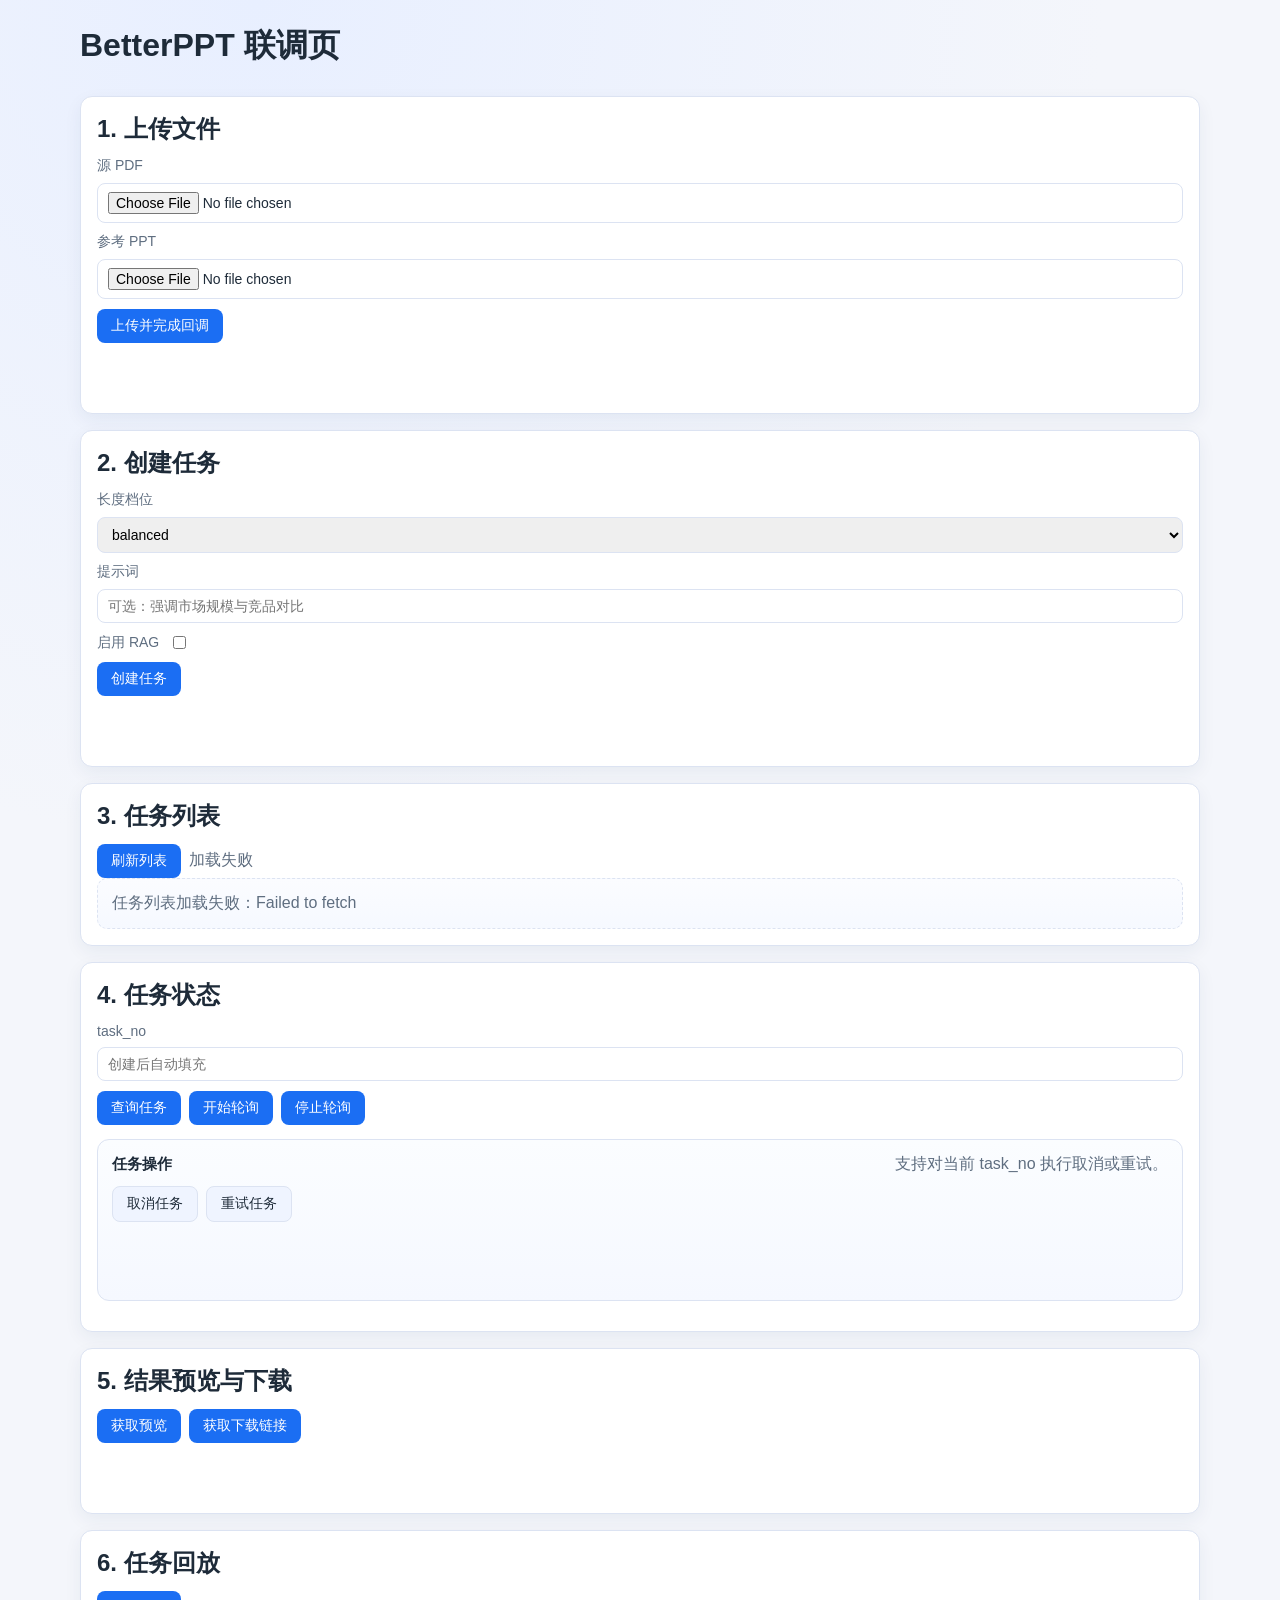
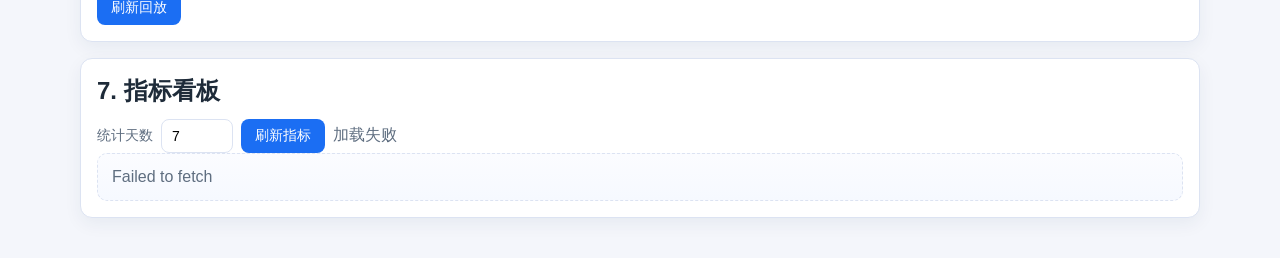
==== source/frontend/index.html @ 9f0ee5a9 "chore: initial release prep for v0.1.0" ====
﻿<!doctype html>
<html lang="zh-CN">
<head>
  <meta charset="UTF-8" />
  <meta name="viewport" content="width=device-width, initial-scale=1.0" />
  <title>BetterPPT M4 Visual Demo</title>
  <link rel="stylesheet" href="./styles.css" />
</head>
<body>
  <main class="container">
    <h1>BetterPPT 联调页</h1>

    <section class="card">
      <h2>1. 上传文件</h2>
      <div class="row">
        <label>源 PDF</label>
        <input id="pdfFile" type="file" accept=".pdf,application/pdf" />
      </div>
      <div class="row">
        <label>参考 PPT</label>
        <input id="pptFile" type="file" accept=".ppt,.pptx,application/vnd.ms-powerpoint,application/vnd.openxmlformats-officedocument.presentationml.presentation" />
      </div>
      <button id="uploadBtn">上传并完成回调</button>
      <p id="uploadStatus" class="hint"></p>
    </section>

    <section class="card">
      <h2>2. 创建任务</h2>
      <div class="row">
        <label>长度档位</label>
        <select id="detailLevel">
          <option value="concise">concise</option>
          <option value="balanced" selected>balanced</option>
          <option value="detailed">detailed</option>
        </select>
      </div>
      <div class="row">
        <label>提示词</label>
        <input id="prompt" type="text" placeholder="可选：强调市场规模与竞品对比" />
      </div>
      <div class="row row-inline">
        <label>启用 RAG</label>
        <input id="ragEnabled" type="checkbox" />
      </div>
      <button id="createTaskBtn">创建任务</button>
      <p id="taskCreateStatus" class="hint"></p>
    </section>

    <section class="card">
      <h2>3. 任务列表</h2>
      <div class="toolbar">
        <button id="refreshTaskListBtn">刷新列表</button>
        <span id="taskListStatus" class="hint"></span>
      </div>
      <div id="taskListPanel" class="task-list"></div>
    </section>

    <section class="card">
      <h2>4. 任务状态</h2>
      <div class="row">
        <label>task_no</label>
        <input id="taskNoInput" type="text" placeholder="创建后自动填充" />
      </div>
      <div class="action-row">
        <button id="refreshTaskBtn">查询任务</button>
        <button id="pollTaskBtn">开始轮询</button>
        <button id="stopPollBtn">停止轮询</button>
      </div>
      <div class="task-operation">
        <div class="task-operation-header">
          <h3>任务操作</h3>
          <span class="hint">支持对当前 task_no 执行取消或重试。</span>
        </div>
        <div class="action-row">
          <button id="cancelTaskBtn" class="secondary">取消任务</button>
          <button id="retryTaskBtn" class="secondary">重试任务</button>
        </div>
        <p id="taskOperationStatus" class="hint task-operation-status"></p>
      </div>
      <div id="taskDetail" class="task-detail"></div>
    </section>

    <section class="card">
      <h2>5. 结果预览与下载</h2>
      <div class="action-row">
        <button id="previewBtn">获取预览</button>
        <button id="resultBtn">获取下载链接</button>
      </div>
      <p id="previewStatus" class="hint"></p>
      <div id="previewPanel"></div>
      <p id="downloadLink"></p>
    </section>

    <section class="card">
      <h2>6. 任务回放</h2>
      <div class="toolbar">
        <button id="replayRefreshBtn">刷新回放</button>
        <span id="replayStatus" class="hint"></span>
      </div>
      <div id="replayPanel" class="task-detail"></div>
    </section>

    <section class="card">
      <h2>7. 指标看板</h2>
      <div class="toolbar">
        <label for="metricsDaysInput">统计天数</label>
        <input id="metricsDaysInput" type="number" min="1" max="365" value="7" />
        <button id="metricsRefreshBtn">刷新指标</button>
        <span id="metricsStatus" class="hint"></span>
      </div>
      <div id="metricsPanel"></div>
    </section>
  </main>

  <script type="module" src="./app.js"></script>
</body>
</html>
---- source/frontend/styles.css ----
﻿:root {
  --bg: #f4f6fb;
  --card: #ffffff;
  --text: #1e2b39;
  --muted: #5f6e80;
  --brand: #1b6ef3;
  --brand-soft: #e8f0ff;
  --border: #dce3f2;
  --danger: #c0392b;
  --success: #1a7f37;
}

* {
  box-sizing: border-box;
}

body {
  margin: 0;
  font-family: 'Segoe UI', 'PingFang SC', 'Microsoft YaHei', sans-serif;
  background: radial-gradient(circle at 20% 0%, #e8efff 0%, var(--bg) 40%);
  color: var(--text);
}

.container {
  width: min(1120px, 92vw);
  margin: 24px auto 40px;
  display: grid;
  gap: 16px;
}

.card {
  background: var(--card);
  border: 1px solid var(--border);
  border-radius: 12px;
  padding: 16px;
  box-shadow: 0 6px 18px rgba(25, 50, 90, 0.06);
}

h1, h2 {
  margin: 0 0 12px;
}

.row {
  display: grid;
  gap: 8px;
  margin-bottom: 10px;
}

.row-inline {
  display: flex;
  align-items: center;
  gap: 10px;
}

.toolbar,
.action-row {
  display: flex;
  gap: 8px;
  flex-wrap: wrap;
  align-items: center;
}

.task-operation {
  margin: 14px 0;
  padding: 14px;
  border: 1px solid var(--border);
  border-radius: 12px;
  background: linear-gradient(180deg, #fbfdff 0%, #f5f8ff 100%);
  display: grid;
  gap: 10px;
}

.task-operation-header {
  display: flex;
  justify-content: space-between;
  gap: 8px;
  align-items: baseline;
  flex-wrap: wrap;
}

.task-operation-header h3 {
  margin: 0;
  font-size: 15px;
}

.task-operation-status {
  min-height: 20px;
}

label {
  font-size: 14px;
  color: var(--muted);
}

input, select, button {
  font-size: 14px;
}

input, select {
  border: 1px solid var(--border);
  border-radius: 8px;
  padding: 8px 10px;
}

button {
  border: none;
  background: var(--brand);
  color: white;
  border-radius: 8px;
  padding: 8px 14px;
  cursor: pointer;
}

button:hover {
  opacity: 0.92;
}

button.secondary {
  background: #eff4ff;
  color: var(--text);
  border: 1px solid var(--border);
}

.hint {
  color: var(--muted);
  min-height: 22px;
}

.task-list {
  display: grid;
  gap: 10px;
}

.task-list-empty {
  padding: 14px;
  border-radius: 10px;
  border: 1px dashed var(--border);
  color: var(--muted);
  background: linear-gradient(180deg, #fbfcff 0%, #f6f9ff 100%);
}

.task-item {
  display: grid;
  gap: 8px;
  padding: 14px;
  border-radius: 12px;
  border: 1px solid var(--border);
  background: linear-gradient(180deg, #ffffff 0%, #fbfdff 100%);
  cursor: pointer;
  transition: transform 0.15s ease, border-color 0.15s ease, box-shadow 0.15s ease;
}

.task-item:hover {
  transform: translateY(-1px);
  border-color: #b8c8ea;
  box-shadow: 0 10px 24px rgba(25, 50, 90, 0.08);
}

.task-item-top {
  display: flex;
  justify-content: space-between;
  gap: 10px;
  align-items: center;
  flex-wrap: wrap;
}

.task-item-title {
  font-weight: 700;
  font-size: 15px;
}

.task-item-meta {
  display: flex;
  gap: 8px;
  flex-wrap: wrap;
  color: var(--muted);
  font-size: 13px;
}

.badge {
  display: inline-flex;
  align-items: center;
  gap: 4px;
  padding: 4px 10px;
  border-radius: 999px;
  background: var(--brand-soft);
  color: var(--brand);
  font-size: 12px;
  font-weight: 600;
}

.badge.status-failed,
.badge.status-canceled {
  background: #fff1ee;
  color: var(--danger);
}

.badge.status-succeeded {
  background: #ecf8ef;
  color: var(--success);
}

.task-detail {
  display: grid;
  gap: 10px;
}

.task-detail-grid {
  display: grid;
  grid-template-columns: repeat(auto-fit, minmax(180px, 1fr));
  gap: 10px;
}

.metric {
  padding: 12px;
  border-radius: 10px;
  border: 1px solid var(--border);
  background: #f8faff;
}

.metric-label {
  color: var(--muted);
  font-size: 12px;
  margin-bottom: 4px;
}

.metric-value {
  font-size: 15px;
  font-weight: 700;
  word-break: break-word;
}

.metric-value.error {
  color: var(--danger);
}

pre {
  white-space: pre-wrap;
  background: #f8faff;
  border: 1px dashed var(--border);
  border-radius: 8px;
  padding: 10px;
  min-height: 100px;
  margin: 0;
  max-height: 320px;
  overflow: auto;
}

.preview-loading,
.preview-empty,
.metric-loading,
.metric-error,
.metric-empty {
  padding: 14px;
  border-radius: 10px;
  border: 1px dashed var(--border);
  color: var(--muted);
  background: linear-gradient(180deg, #fbfcff 0%, #f6f9ff 100%);
}

.preview-slide {
  margin-bottom: 16px;
  padding-bottom: 14px;
  border-bottom: 1px solid var(--border);
}

.preview-slide:last-child {
  border-bottom: none;
}

.preview-slide-meta {
  margin-bottom: 8px;
  color: var(--muted);
  font-size: 13px;
}

#previewPanel img {
  width: min(100%, 760px);
  display: block;
  border: 1px solid var(--border);
  border-radius: 10px;
  background: white;
}

.replay-section {
  display: grid;
  gap: 8px;
}

.replay-list {
  display: grid;
  gap: 10px;
}

.replay-item,
.replay-event {
  border: 1px solid var(--border);
  border-radius: 10px;
  padding: 10px;
  background: #fbfdff;
}

.replay-item-head,
.replay-event-head {
  display: flex;
  justify-content: space-between;
  gap: 8px;
  align-items: center;
  flex-wrap: wrap;
}

.replay-item-title,
.replay-event-type {
  font-size: 14px;
  font-weight: 700;
}

.replay-item-meta,
.replay-event-time,
.replay-event-message,
.replay-error {
  color: var(--muted);
  font-size: 12px;
}

.replay-item-grid {
  margin-top: 8px;
  display: grid;
  grid-template-columns: repeat(auto-fit, minmax(240px, 1fr));
  gap: 8px;
}

.replay-highlight-grid {
  margin-top: 8px;
  display: grid;
  gap: 8px;
}

.replay-highlight-card {
  border: 1px solid var(--border);
  border-radius: 8px;
  padding: 8px 10px;
  background: #f7faff;
  display: grid;
  gap: 6px;
}

.replay-highlight-line {
  display: flex;
  justify-content: space-between;
  gap: 8px;
  font-size: 12px;
  color: var(--muted);
}

.replay-highlight-line b {
  color: var(--text);
  font-weight: 700;
}

.replay-flag-row {
  display: flex;
  gap: 6px;
  flex-wrap: wrap;
}

.replay-flag {
  display: inline-flex;
  align-items: center;
  padding: 2px 8px;
  border-radius: 999px;
  border: 1px solid #cfd9ea;
  background: #ffffff;
  color: #274160;
  font-size: 11px;
}

.replay-flag.muted {
  color: var(--muted);
  border-color: var(--border);
}

.metric-grid {
  display: grid;
  grid-template-columns: repeat(auto-fit, minmax(150px, 1fr));
  gap: 10px;
}

.metric-card {
  border: 1px solid var(--border);
  border-radius: 10px;
  padding: 10px;
  background: #f8faff;
}

.metric-card.success {
  background: #ecf8ef;
  border-color: #b7e2c3;
}

.metric-card.danger {
  background: #fff1ee;
  border-color: #f2c6bd;
}

.metric-card.muted {
  background: #f7f7f9;
}

.metric-card-title {
  color: var(--muted);
  font-size: 12px;
}

.metric-card-value {
  margin-top: 4px;
  font-size: 18px;
  font-weight: 700;
}

.metric-section {
  margin-top: 12px;
  display: grid;
  gap: 8px;
}

.metric-section-title {
  font-size: 13px;
  color: var(--muted);
}

.metric-error-list {
  list-style: none;
  margin: 0;
  padding: 0;
  display: grid;
  gap: 6px;
}

.metric-error-item {
  display: flex;
  justify-content: space-between;
  border: 1px solid var(--border);
  border-radius: 8px;
  padding: 8px 10px;
  background: #fff;
}

.metric-error-code {
  font-family: Consolas, 'Courier New', monospace;
  font-size: 12px;
}

.metric-error-count {
  font-weight: 700;
}

@media (max-width: 720px) {
  .container {
    width: min(100vw - 24px, 1120px);
    margin: 12px auto 28px;
  }

  .card {
    padding: 14px;
  }

  .task-item-top,
  .toolbar,
  .action-row {
    align-items: flex-start;
  }
}
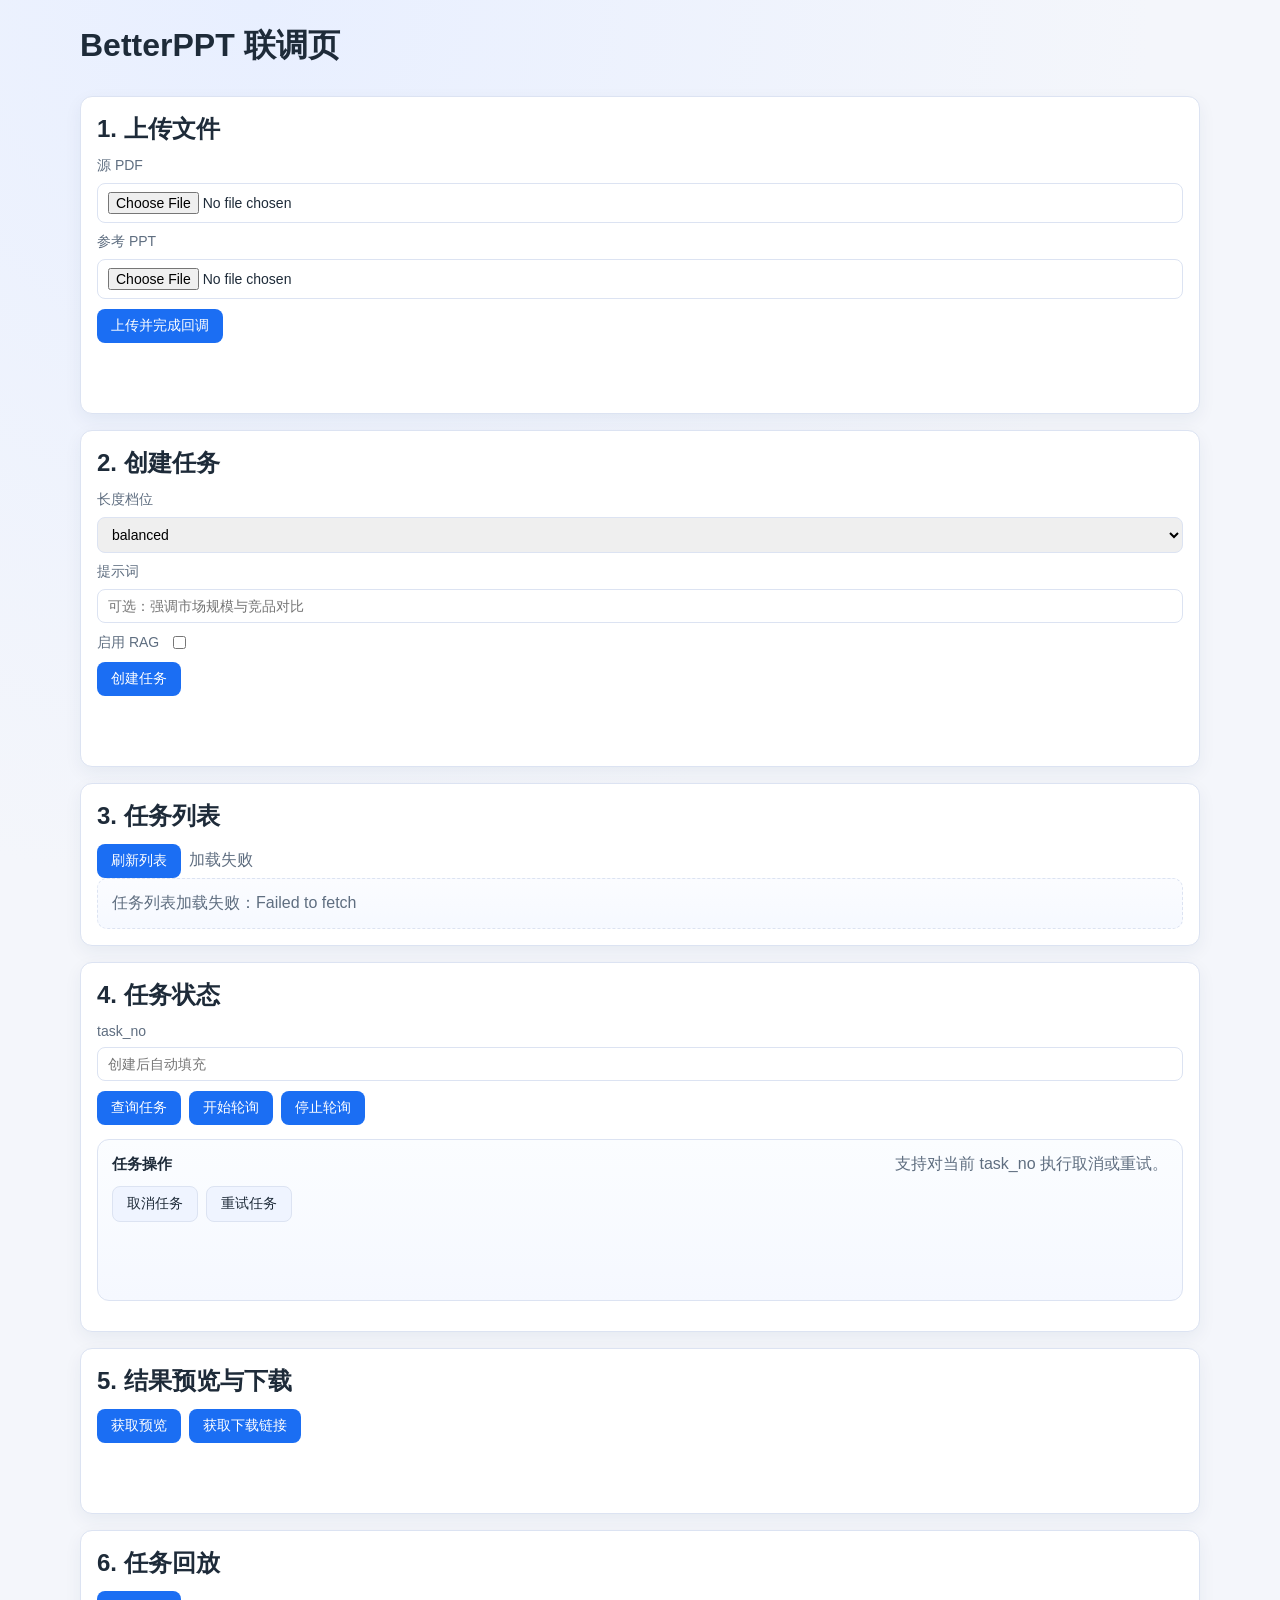
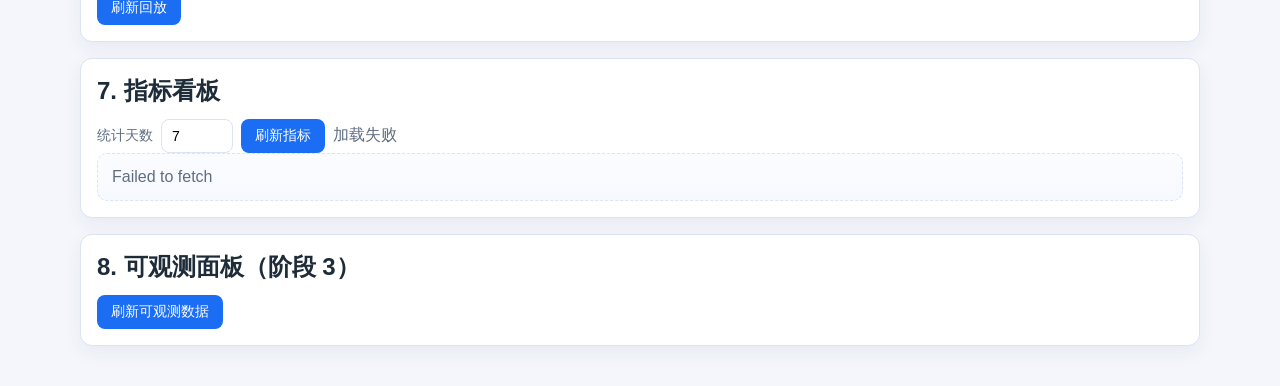
==== commit fe3116ff: "feat(release): ship v0.1.1 workflow, observability, and release gates" ====
--- a/source/frontend/index.html
+++ b/source/frontend/index.html
@@ -110,6 +110,15 @@
       </div>
       <div id="metricsPanel"></div>
     </section>
+
+    <section class="card">
+      <h2>8. 可观测面板（阶段 3）</h2>
+      <div class="toolbar">
+        <button id="observabilityRefreshBtn">刷新可观测数据</button>
+        <span id="observabilityStatus" class="hint"></span>
+      </div>
+      <div id="observabilityPanel"></div>
+    </section>
   </main>
 
   <script type="module" src="./app.js"></script>
--- a/source/frontend/styles.css
+++ b/source/frontend/styles.css
@@ -418,6 +418,65 @@
   font-weight: 700;
 }
 
+.obs-grid {
+  display: grid;
+  gap: 10px;
+  grid-template-columns: repeat(auto-fit, minmax(280px, 1fr));
+}
+
+.obs-card {
+  border: 1px solid var(--border);
+  border-radius: 10px;
+  background: #fbfdff;
+  padding: 10px;
+  display: grid;
+  gap: 8px;
+}
+
+.obs-row {
+  display: flex;
+  align-items: baseline;
+  justify-content: space-between;
+  gap: 10px;
+  font-size: 12px;
+  color: var(--muted);
+}
+
+.obs-row b {
+  color: var(--text);
+  font-weight: 700;
+  text-align: right;
+  max-width: 58%;
+  word-break: break-word;
+}
+
+.obs-row.small {
+  font-size: 11px;
+}
+
+.obs-chunk {
+  border: 1px dashed var(--border);
+  border-radius: 8px;
+  background: #f8faff;
+  padding: 6px 8px;
+}
+
+.obs-chunk-text {
+  margin-top: 4px;
+  color: var(--text);
+  font-size: 12px;
+  line-height: 1.45;
+}
+
+.obs-step {
+  border: 1px solid #e5ebf7;
+  border-radius: 8px;
+  background: #f8fbff;
+  padding: 6px 8px;
+  display: grid;
+  gap: 4px;
+}
+
 .metric-section {
   margin-top: 12px;
   display: grid;
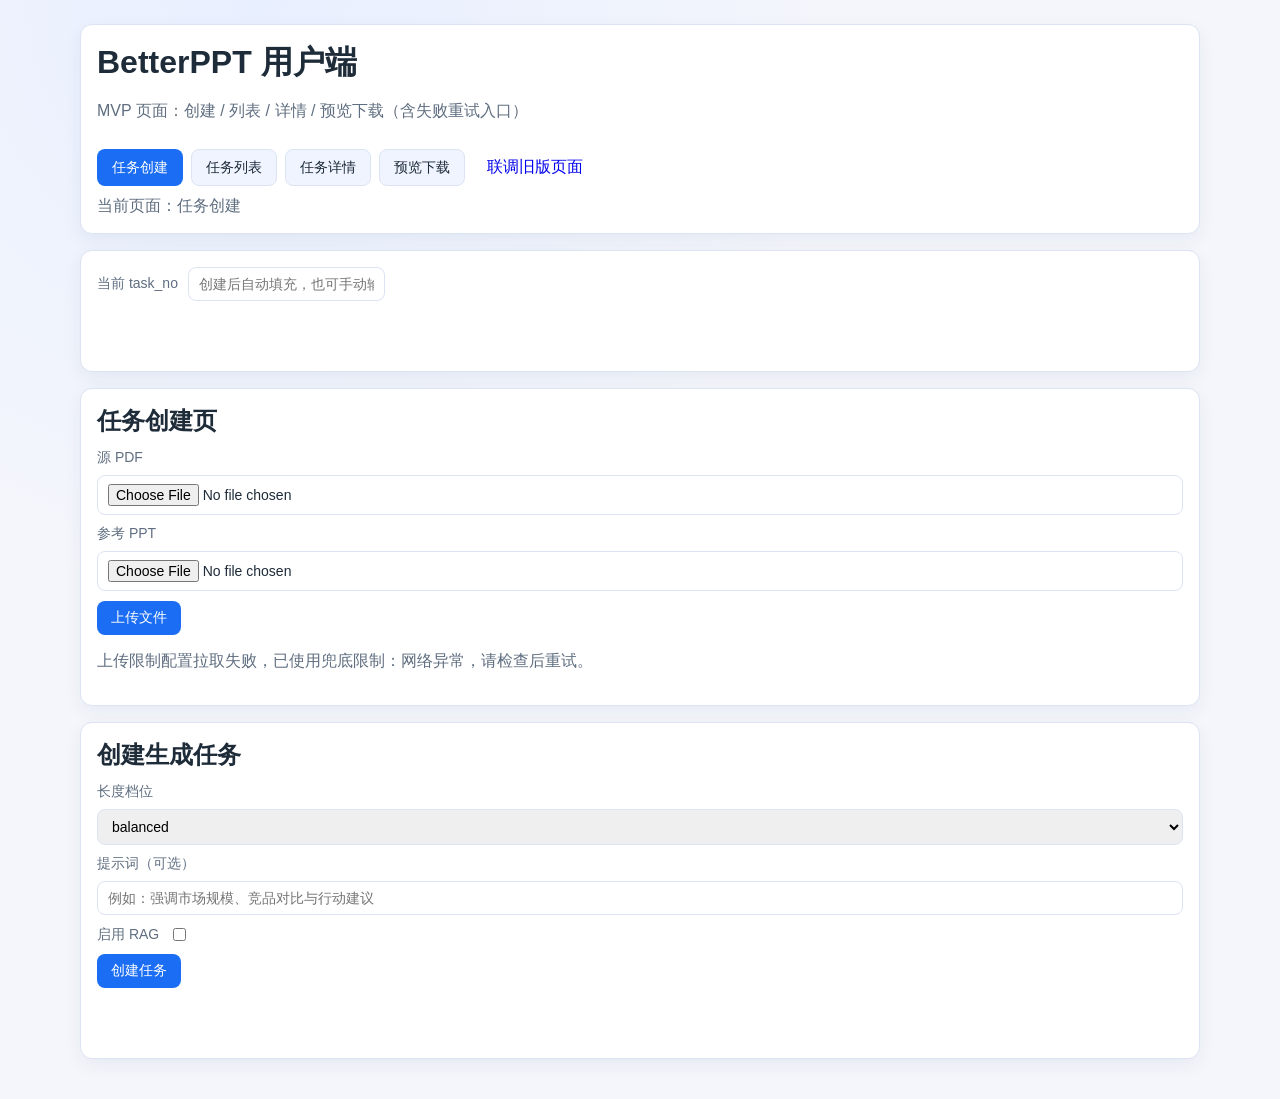
==== commit 8c8d995b: "feat(v1.2.4): ship multi-page frontend, upload constraints, and fallback state contract" ====
--- a/source/frontend/index.html
+++ b/source/frontend/index.html
@@ -3,121 +3,139 @@
 <head>
   <meta charset="UTF-8" />
   <meta name="viewport" content="width=device-width, initial-scale=1.0" />
-  <title>BetterPPT M4 Visual Demo</title>
+  <title>BetterPPT 控制台</title>
   <link rel="stylesheet" href="./styles.css" />
 </head>
 <body>
   <main class="container">
-    <h1>BetterPPT 联调页</h1>
+    <header class="app-header card">
+      <div>
+        <h1>BetterPPT 用户端</h1>
+        <p class="hint">MVP 页面：创建 / 列表 / 详情 / 预览下载（含失败重试入口）</p>
+      </div>
+      <nav class="app-nav" id="appNav">
+        <button type="button" class="secondary" data-route="/app/create">任务创建</button>
+        <button type="button" class="secondary" data-route="/app/tasks">任务列表</button>
+        <button type="button" class="secondary" data-route="/app/detail">任务详情</button>
+        <button type="button" class="secondary" data-route="/app/result">预览下载</button>
+        <a class="secondary nav-link" href="./legacy.html">联调旧版页面</a>
+      </nav>
+      <div class="route-state">
+        <span class="hint" id="routeStatus"></span>
+      </div>
+    </header>
 
     <section class="card">
-      <h2>1. 上传文件</h2>
-      <div class="row">
-        <label>源 PDF</label>
-        <input id="pdfFile" type="file" accept=".pdf,application/pdf" />
+      <div class="row row-inline">
+        <label for="taskNoInput">当前 task_no</label>
+        <input id="taskNoInput" type="text" placeholder="创建后自动填充，也可手动输入" />
       </div>
-      <div class="row">
-        <label>参考 PPT</label>
-        <input id="pptFile" type="file" accept=".ppt,.pptx,application/vnd.ms-powerpoint,application/vnd.openxmlformats-officedocument.presentationml.presentation" />
-      </div>
-      <button id="uploadBtn">上传并完成回调</button>
-      <p id="uploadStatus" class="hint"></p>
+      <p id="taskOperationStatus" class="hint task-operation-status"></p>
     </section>
 
-    <section class="card">
-      <h2>2. 创建任务</h2>
-      <div class="row">
-        <label>长度档位</label>
-        <select id="detailLevel">
-          <option value="concise">concise</option>
-          <option value="balanced" selected>balanced</option>
-          <option value="detailed">detailed</option>
-        </select>
-      </div>
-      <div class="row">
-        <label>提示词</label>
-        <input id="prompt" type="text" placeholder="可选：强调市场规模与竞品对比" />
-      </div>
-      <div class="row row-inline">
-        <label>启用 RAG</label>
-        <input id="ragEnabled" type="checkbox" />
-      </div>
-      <button id="createTaskBtn">创建任务</button>
-      <p id="taskCreateStatus" class="hint"></p>
+    <section id="viewCreate" class="app-view">
+      <section class="card">
+        <h2>任务创建页</h2>
+        <div class="row">
+          <label>源 PDF</label>
+          <input id="pdfFile" type="file" accept=".pdf,application/pdf" />
+        </div>
+        <div class="row">
+          <label>参考 PPT</label>
+          <input id="pptFile" type="file" accept=".ppt,.pptx,application/vnd.ms-powerpoint,application/vnd.openxmlformats-officedocument.presentationml.presentation" />
+        </div>
+        <button id="uploadBtn">上传文件</button>
+        <p id="uploadStatus" class="hint"></p>
+      </section>
+
+      <section class="card">
+        <h2>创建生成任务</h2>
+        <div class="row">
+          <label>长度档位</label>
+          <select id="detailLevel">
+            <option value="concise">concise</option>
+            <option value="balanced" selected>balanced</option>
+            <option value="detailed">detailed</option>
+          </select>
+        </div>
+        <div class="row">
+          <label>提示词（可选）</label>
+          <input id="prompt" type="text" placeholder="例如：强调市场规模、竞品对比与行动建议" />
+        </div>
+        <div class="row row-inline">
+          <label>启用 RAG</label>
+          <input id="ragEnabled" type="checkbox" />
+        </div>
+        <button id="createTaskBtn">创建任务</button>
+        <p id="taskCreateStatus" class="hint"></p>
+      </section>
     </section>
 
-    <section class="card">
-      <h2>3. 任务列表</h2>
-      <div class="toolbar">
-        <button id="refreshTaskListBtn">刷新列表</button>
-        <span id="taskListStatus" class="hint"></span>
-      </div>
-      <div id="taskListPanel" class="task-list"></div>
+    <section id="viewTasks" class="app-view hidden">
+      <section class="card">
+        <h2>任务列表页</h2>
+        <div class="toolbar">
+          <button id="refreshTaskListBtn">刷新列表</button>
+          <span id="taskListStatus" class="hint"></span>
+        </div>
+        <div id="taskListPanel" class="task-list"></div>
+      </section>
+
+      <section class="card">
+        <h2>指标看板</h2>
+        <div class="toolbar">
+          <label for="metricsDaysInput">统计天数</label>
+          <input id="metricsDaysInput" type="number" min="1" max="365" value="7" />
+          <button id="metricsRefreshBtn">刷新指标</button>
+          <span id="metricsStatus" class="hint"></span>
+        </div>
+        <div id="metricsPanel"></div>
+      </section>
     </section>
 
-    <section class="card">
-      <h2>4. 任务状态</h2>
-      <div class="row">
-        <label>task_no</label>
-        <input id="taskNoInput" type="text" placeholder="创建后自动填充" />
-      </div>
-      <div class="action-row">
-        <button id="refreshTaskBtn">查询任务</button>
-        <button id="pollTaskBtn">开始轮询</button>
-        <button id="stopPollBtn">停止轮询</button>
-      </div>
-      <div class="task-operation">
-        <div class="task-operation-header">
-          <h3>任务操作</h3>
-          <span class="hint">支持对当前 task_no 执行取消或重试。</span>
-        </div>
+    <section id="viewDetail" class="app-view hidden">
+      <section class="card">
+        <h2>任务详情页（进度 + 日志）</h2>
         <div class="action-row">
+          <button id="refreshTaskBtn">查询任务</button>
+          <button id="pollTaskBtn">开始轮询</button>
+          <button id="stopPollBtn">停止轮询</button>
           <button id="cancelTaskBtn" class="secondary">取消任务</button>
           <button id="retryTaskBtn" class="secondary">重试任务</button>
         </div>
-        <p id="taskOperationStatus" class="hint task-operation-status"></p>
-      </div>
-      <div id="taskDetail" class="task-detail"></div>
+        <div id="taskDetail" class="task-detail"></div>
+      </section>
+
+      <section class="card">
+        <h2>任务回放</h2>
+        <div class="toolbar">
+          <button id="replayRefreshBtn">刷新回放</button>
+          <span id="replayStatus" class="hint"></span>
+        </div>
+        <div id="replayPanel" class="task-detail"></div>
+      </section>
+
+      <section class="card">
+        <h2>可观测面板</h2>
+        <div class="toolbar">
+          <button id="observabilityRefreshBtn">刷新可观测数据</button>
+          <span id="observabilityStatus" class="hint"></span>
+        </div>
+        <div id="observabilityPanel"></div>
+      </section>
     </section>
 
-    <section class="card">
-      <h2>5. 结果预览与下载</h2>
-      <div class="action-row">
-        <button id="previewBtn">获取预览</button>
-        <button id="resultBtn">获取下载链接</button>
-      </div>
-      <p id="previewStatus" class="hint"></p>
-      <div id="previewPanel"></div>
-      <p id="downloadLink"></p>
-    </section>
-
-    <section class="card">
-      <h2>6. 任务回放</h2>
-      <div class="toolbar">
-        <button id="replayRefreshBtn">刷新回放</button>
-        <span id="replayStatus" class="hint"></span>
-      </div>
-      <div id="replayPanel" class="task-detail"></div>
-    </section>
-
-    <section class="card">
-      <h2>7. 指标看板</h2>
-      <div class="toolbar">
-        <label for="metricsDaysInput">统计天数</label>
-        <input id="metricsDaysInput" type="number" min="1" max="365" value="7" />
-        <button id="metricsRefreshBtn">刷新指标</button>
-        <span id="metricsStatus" class="hint"></span>
-      </div>
-      <div id="metricsPanel"></div>
-    </section>
-
-    <section class="card">
-      <h2>8. 可观测面板（阶段 3）</h2>
-      <div class="toolbar">
-        <button id="observabilityRefreshBtn">刷新可观测数据</button>
-        <span id="observabilityStatus" class="hint"></span>
-      </div>
-      <div id="observabilityPanel"></div>
+    <section id="viewResult" class="app-view hidden">
+      <section class="card">
+        <h2>结果预览与下载页</h2>
+        <div class="action-row">
+          <button id="previewBtn">获取预览</button>
+          <button id="resultBtn">获取下载链接</button>
+        </div>
+        <p id="previewStatus" class="hint"></p>
+        <div id="previewPanel"></div>
+        <p id="downloadLink"></p>
+      </section>
     </section>
   </main>
 
--- a/source/frontend/styles.css
+++ b/source/frontend/styles.css
@@ -28,6 +28,32 @@
   gap: 16px;
 }
 
+.app-header {
+  display: grid;
+  gap: 10px;
+}
+
+.app-nav {
+  display: flex;
+  flex-wrap: wrap;
+  gap: 8px;
+}
+
+.app-nav button.active {
+  background: var(--brand);
+  color: #fff;
+  border-color: transparent;
+}
+
+.app-view {
+  display: grid;
+  gap: 16px;
+}
+
+.app-view.hidden {
+  display: none;
+}
+
 .card {
   background: var(--card);
   border: 1px solid var(--border);
@@ -121,6 +147,14 @@
   border: 1px solid var(--border);
 }
 
+.nav-link {
+  text-decoration: none;
+  display: inline-flex;
+  align-items: center;
+  padding: 8px 14px;
+  border-radius: 8px;
+}
+
 .hint {
   color: var(--muted);
   min-height: 22px;
@@ -154,6 +188,18 @@
   transform: translateY(-1px);
   border-color: #b8c8ea;
   box-shadow: 0 10px 24px rgba(25, 50, 90, 0.08);
+}
+
+.task-item-actions {
+  display: flex;
+  gap: 8px;
+  justify-content: flex-end;
+  flex-wrap: wrap;
+}
+
+.task-item-actions .secondary {
+  padding: 6px 10px;
+  font-size: 12px;
 }
 
 .task-item-top {
@@ -198,6 +244,11 @@
 .badge.status-succeeded {
   background: #ecf8ef;
   color: var(--success);
+}
+
+.badge.status-fallback {
+  background: #fff8e8;
+  color: #9a6a00;
 }
 
 .task-detail {
@@ -418,6 +469,19 @@
   font-weight: 700;
 }
 
+@media (max-width: 768px) {
+  .container {
+    width: 94vw;
+  }
+  .action-row {
+    flex-direction: column;
+    align-items: stretch;
+  }
+  .action-row button {
+    width: 100%;
+  }
+}
+
 .obs-grid {
   display: grid;
   gap: 10px;
